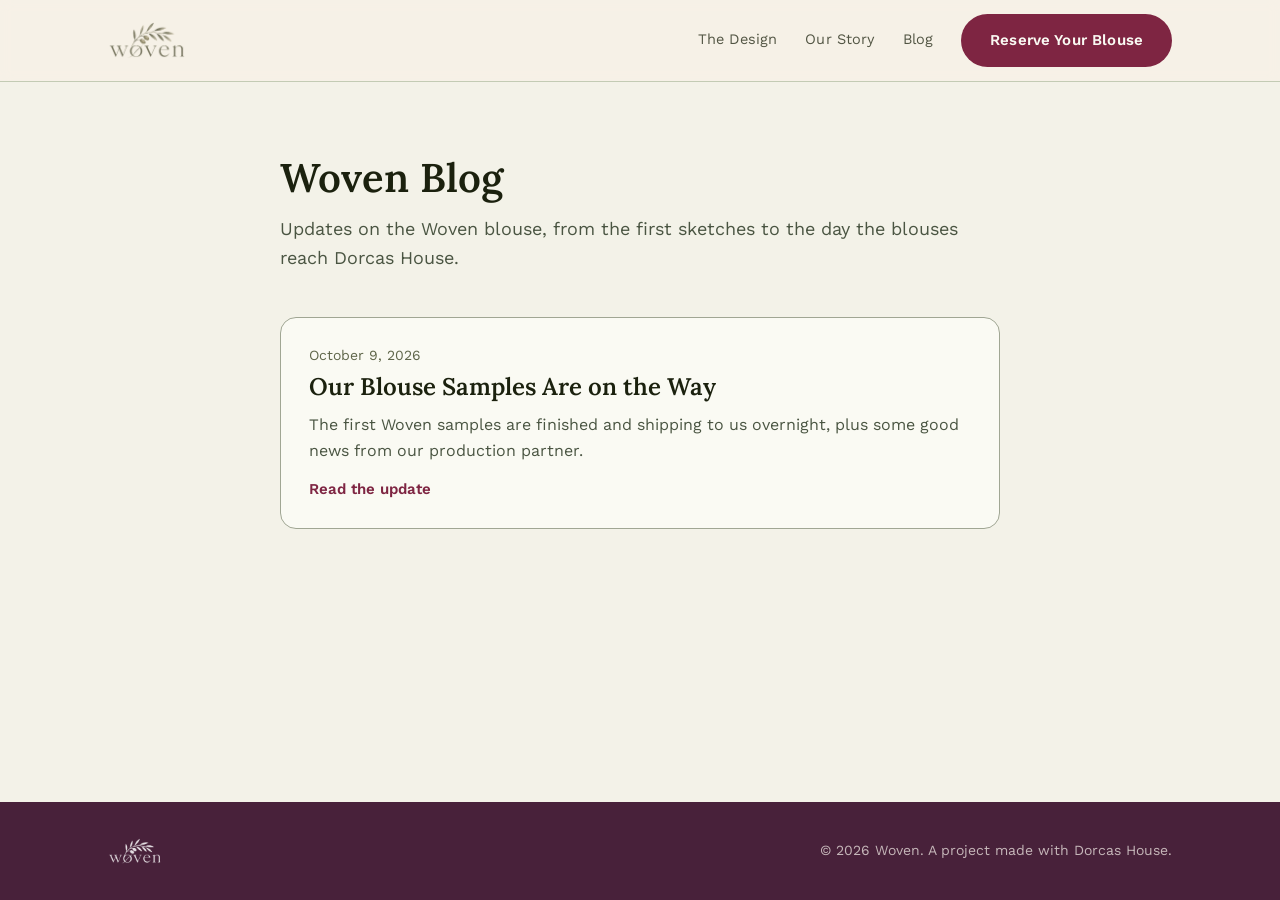
==== blog/index.html @ c032eb9a "Add a blog section with Sadie's first post on the samples The blog lives at /blog/ with one folder p" ====
<!DOCTYPE html>
<html lang="en">
<head>
<meta charset="UTF-8">
<meta name="viewport" content="width=device-width, initial-scale=1.0">
<title>Woven Blog</title>
<meta name="description" content="Updates on the Woven blouse project with Dorcas House.">
<link rel="preconnect" href="https://fonts.googleapis.com">
<link rel="preconnect" href="https://fonts.gstatic.com" crossorigin>
<link href="https://fonts.googleapis.com/css2?family=Lora:ital,wght@0,500;0,600;0,700;1,500&family=Work+Sans:wght@400;500;600;700&display=swap" rel="stylesheet">
<link rel="icon" href="../assets/woven-logo.png">
<link rel="stylesheet" href="blog.css">
</head>
<body>

<header>
  <div class="wrap">
    <a href="../" class="logo-mark"><img src="../assets/woven-logo.png" alt="Woven"></a>
    <nav class="primary">
      <a class="navlink" href="../#the-design">The Design</a>
      <a class="navlink" href="../#story">Our Story</a>
      <a class="navlink" href="../blog/">Blog</a>
      <a class="btn btn-clay" href="../#reserve">Reserve Your Blouse</a>
    </nav>
  </div>
</header>

<main>
  <div class="wrap">
    <div class="column">
      <h1 class="page-title">Woven Blog</h1>
      <p class="page-lede">Updates on the Woven blouse, from the first sketches to the day the blouses reach Dorcas House.</p>
      <ul class="post-list">
        <li>
          <a class="post-card" href="samples-on-the-way/">
            <span class="post-date">October 9, 2026</span>
            <h2>Our Blouse Samples Are on the Way</h2>
            <p>The first Woven samples are finished and shipping to us overnight, plus some good news from our production partner.</p>
            <span class="read-more">Read the update</span>
          </a>
        </li>
      </ul>
    </div>
  </div>
</main>

<footer>
  <div class="wrap">
    <a href="../"><img src="../assets/woven-logo.png" alt="Woven"></a>
    <span>&copy; 2026 Woven. A project made with Dorcas House.</span>
  </div>
</footer>

</body>
</html>
---- blog/blog.css ----
/* Shared styles for the blog pages. Tokens match index.html. */
:root{
  --flax:#F3F2E8;
  --flax-deep:#DADFCD;
  --plum:#48213A;
  --berry:#7E2542;
  --berry-dark:#5F1930;
  --sage-mid:#A0A693;
  --ink:#1B210E;
  --ink-soft:#4A5542;
  --ink-muted:#5F664A;
  --cream:#FAFAF3;
  --line:#C3CBB4;
  --maxw:1120px;
}
*{box-sizing:border-box;}
body{
  margin:0;
  background:var(--flax);
  color:var(--ink);
  font-family:'Work Sans',sans-serif;
  font-size:17px;
  line-height:1.65;
  -webkit-font-smoothing:antialiased;
  min-height:100vh;display:flex;flex-direction:column;
}
h1,h2,h3{font-family:'Lora',serif;font-weight:600;line-height:1.2;margin:0;color:var(--ink);}
a{color:inherit;}
img{max-width:100%;display:block;}
.wrap{max-width:var(--maxw);margin:0 auto;padding:0 28px;}
@media(max-width:640px){ .wrap{padding:0 16px;} }

header{
  position:sticky;top:0;z-index:50;
  background:rgba(247,241,230,0.92);
  backdrop-filter:blur(6px);
  border-bottom:1px solid var(--line);
}
header .wrap{display:flex;align-items:center;justify-content:space-between;padding-top:14px;padding-bottom:14px;}
header .logo-mark img{height:38px;width:auto;border-radius:6px;}
nav.primary{display:flex;align-items:center;gap:28px;}
nav.primary a.navlink{font-size:14.5px;letter-spacing:.01em;text-decoration:none;color:var(--ink);opacity:.75;}
nav.primary a.navlink:hover{opacity:1;}
@media(max-width:640px){ nav.primary a.navlink{display:none;} }

.btn{
  display:inline-block;font-family:'Work Sans',sans-serif;font-weight:600;font-size:15px;
  letter-spacing:.01em;padding:13px 28px;border-radius:100px;text-decoration:none;
  border:1px solid transparent;cursor:pointer;transition:background .15s ease;
}
.btn-clay{background:var(--berry);color:var(--cream);}
.btn-clay:hover{background:var(--berry-dark);}

main{padding:72px 0 88px;flex:1;}
@media(max-width:720px){ main{padding:48px 0 64px;} }
.column{max-width:720px;margin:0 auto;}

/* blog index */
.page-title{font-size:40px;}
@media(max-width:640px){ .page-title{font-size:31px;} }
.page-lede{margin:12px 0 0;font-size:18px;color:var(--ink-soft);}
.post-list{list-style:none;margin:44px 0 0;padding:0;display:grid;gap:20px;}
.post-card{
  display:block;text-decoration:none;background:var(--cream);
  border:1px solid var(--sage-mid);border-radius:16px;padding:26px 28px;
  transition:border-color .15s ease;
}
.post-card:hover{border-color:var(--berry);}
.post-card h2{font-size:24px;}
.post-card p{margin:10px 0 0;color:var(--ink-soft);font-size:16px;}
.post-date{display:block;font-size:14px;color:var(--ink-muted);margin-bottom:6px;}
.read-more{display:inline-block;margin-top:12px;font-weight:600;font-size:15px;color:var(--berry);}

/* single post */
.post-title{font-size:40px;}
@media(max-width:640px){ .post-title{font-size:31px;} }
.post-body{margin-top:28px;}
.post-body p{margin:0 0 18px;color:var(--ink-soft);}
.post-body h2{font-size:24px;margin:36px 0 10px;}
.sign-off{margin-top:28px;font-family:'Lora',serif;font-style:italic;font-size:19px;color:var(--plum);}
.back-link{display:inline-block;margin-top:44px;font-weight:600;font-size:15px;color:var(--berry);text-decoration:none;}
.back-link:hover{text-decoration:underline;}

.reserve-note{
  margin-top:44px;background:var(--flax-deep);border-radius:16px;padding:28px;
}
.reserve-note h2{font-size:22px;}
.reserve-note p{margin:8px 0 18px;color:var(--ink-soft);font-size:16px;}

footer{background:var(--plum);color:rgba(251,247,239,0.7);padding:36px 0;font-size:14px;}
footer .wrap{display:flex;justify-content:space-between;align-items:center;flex-wrap:wrap;gap:14px;}
footer img{height:26px;border-radius:6px;filter:brightness(0) invert(1) opacity(0.85);}
footer a{color:rgba(251,247,239,0.85);}
::selection{background:#BD5B2C;color:var(--cream);}
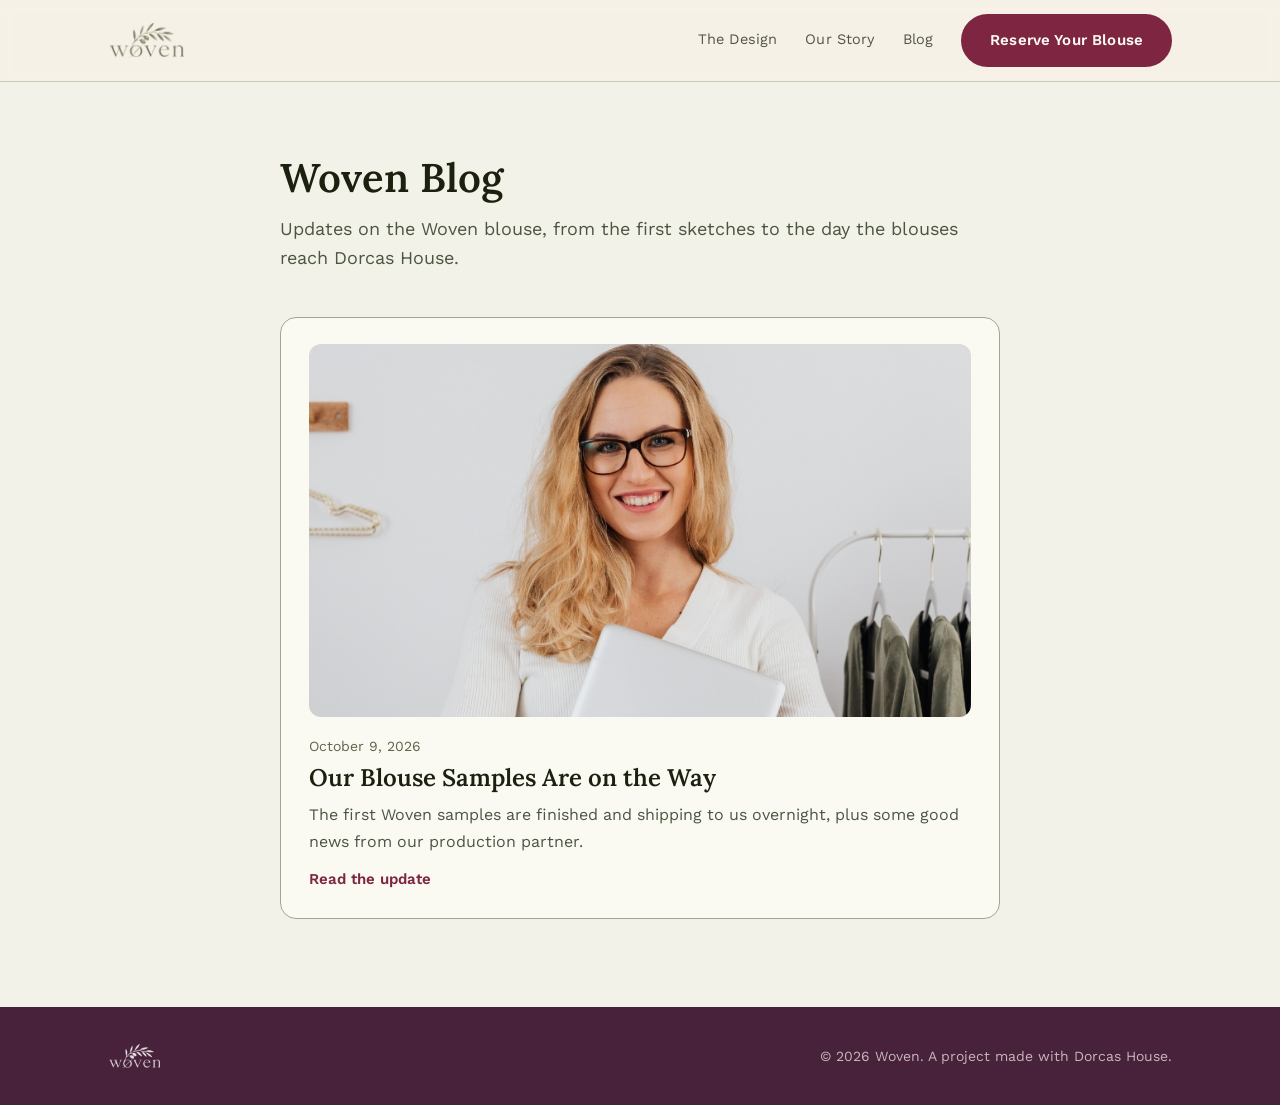
==== commit 7f14a37d: "Add stock photos and the Union Rescue Mission logo to the first blog post Two stock photos from the " ====
--- a/blog/index.html
+++ b/blog/index.html
@@ -33,6 +33,7 @@
       <ul class="post-list">
         <li>
           <a class="post-card" href="samples-on-the-way/">
+            <img class="post-thumb" src="../assets/blog-samples-header.jpg" alt="" width="800" height="800">
             <span class="post-date">October 9, 2026</span>
             <h2>Our Blouse Samples Are on the Way</h2>
             <p>The first Woven samples are finished and shipping to us overnight, plus some good news from our production partner.</p>
--- a/blog/blog.css
+++ b/blog/blog.css
@@ -72,6 +72,16 @@
 .read-more{display:inline-block;margin-top:12px;font-weight:600;font-size:15px;color:var(--berry);}
 
 /* single post */
+.post-photo{width:100%;height:auto;aspect-ratio:4/3;object-fit:cover;object-position:center 25%;border-radius:16px;margin:28px 0;}
+.post-title + .post-photo{margin:24px 0 0;}
+.partner-note{
+  display:flex;gap:22px;align-items:center;margin:8px 0 26px;
+  background:var(--cream);border:1px solid var(--sage-mid);border-radius:16px;padding:22px 24px;
+}
+.partner-note img{flex:none;width:69px;height:auto;}
+.post-body .partner-note h2{font-size:20px;margin:0 0 6px;}
+.post-body .partner-note p{margin:0;font-size:16px;}
+.post-thumb{width:100%;height:auto;aspect-ratio:16/9;object-fit:cover;object-position:center 25%;border-radius:12px;margin-bottom:18px;}
 .post-title{font-size:40px;}
 @media(max-width:640px){ .post-title{font-size:31px;} }
 .post-body{margin-top:28px;}
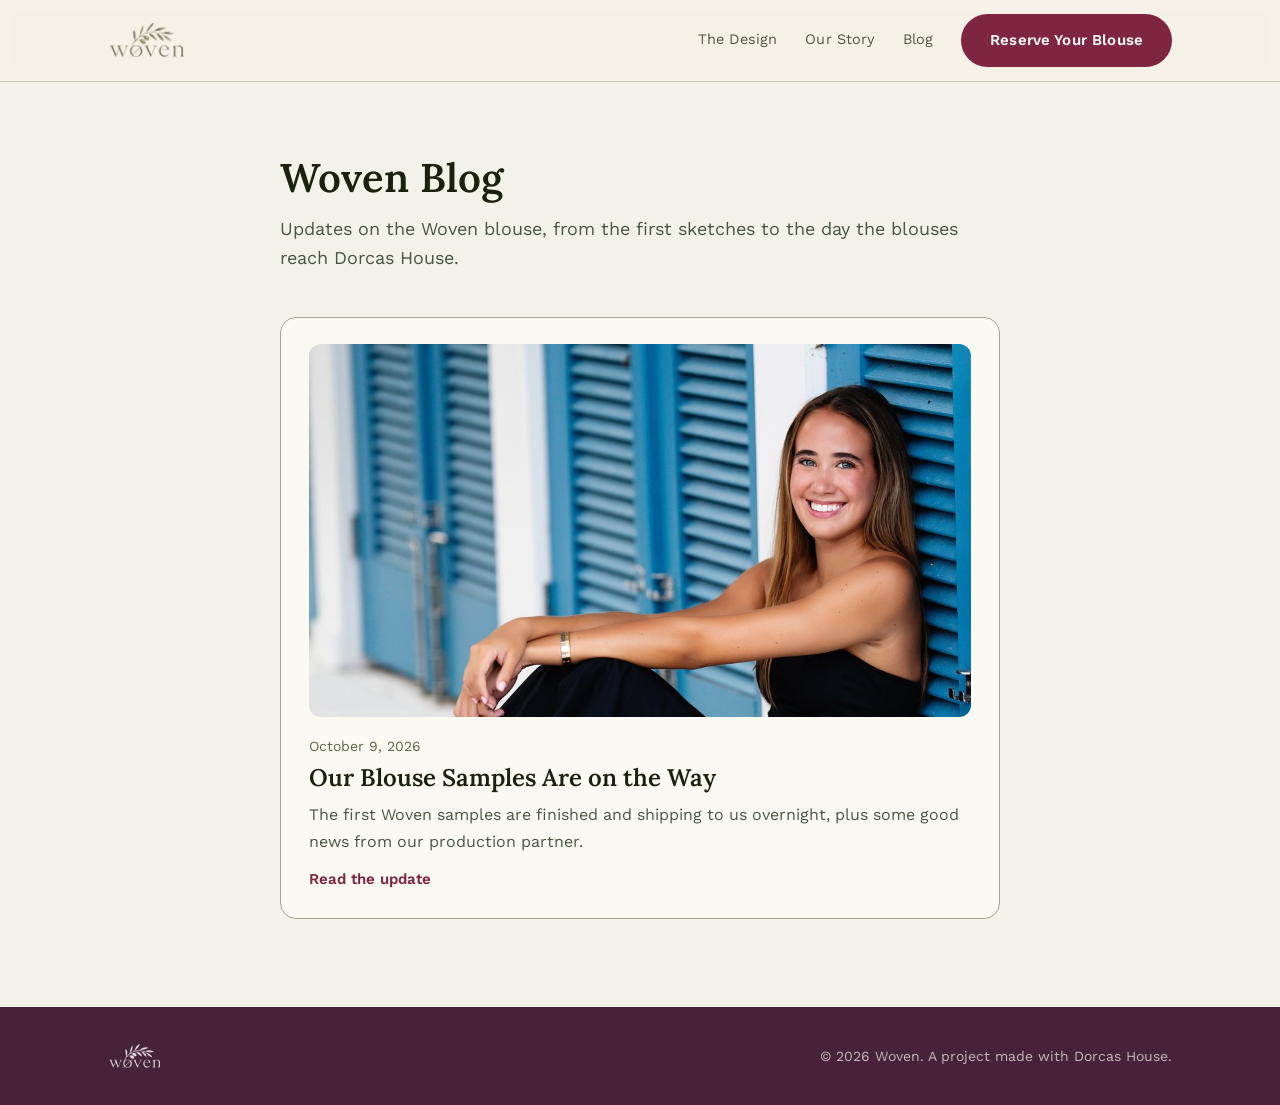
==== commit 2d565772: "Lead the first blog post with Sadie's portrait, captioned Woven Blouse Update Her portrait from the " ====
--- a/blog/index.html
+++ b/blog/index.html
@@ -33,7 +33,7 @@
       <ul class="post-list">
         <li>
           <a class="post-card" href="samples-on-the-way/">
-            <img class="post-thumb" src="../assets/blog-samples-header.jpg" alt="" width="800" height="800">
+            <img class="post-thumb post-thumb-sadie" src="../assets/sadie-janes-portrait.jpg" alt="" width="1000" height="1250">
             <span class="post-date">October 9, 2026</span>
             <h2>Our Blouse Samples Are on the Way</h2>
             <p>The first Woven samples are finished and shipping to us overnight, plus some good news from our production partner.</p>
--- a/blog/blog.css
+++ b/blog/blog.css
@@ -73,7 +73,15 @@
 
 /* single post */
 .post-photo{width:100%;height:auto;aspect-ratio:4/3;object-fit:cover;object-position:center 25%;border-radius:16px;margin:28px 0;}
-.post-title + .post-photo{margin:24px 0 0;}
+.post-banner{position:relative;margin:0 0 28px;border-radius:16px;overflow:hidden;}
+.post-banner img{width:100%;height:auto;aspect-ratio:4/3;object-fit:cover;object-position:70% 28%;}
+.post-banner figcaption{
+  position:absolute;left:0;right:0;bottom:0;
+  padding:72px 28px 24px;
+  background:linear-gradient(to top, rgba(72,33,58,0.92) 0%, rgba(72,33,58,0.75) 45%, rgba(72,33,58,0) 100%);
+  font-family:'Lora',serif;font-weight:600;font-size:30px;line-height:1.2;color:var(--cream);
+}
+@media(max-width:640px){ .post-banner figcaption{font-size:22px;padding:56px 18px 16px;} }
 .partner-note{
   display:flex;gap:22px;align-items:center;margin:8px 0 26px;
   background:var(--cream);border:1px solid var(--sage-mid);border-radius:16px;padding:22px 24px;
@@ -81,6 +89,7 @@
 .partner-note img{flex:none;width:69px;height:auto;}
 .post-body .partner-note h2{font-size:20px;margin:0 0 6px;}
 .post-body .partner-note p{margin:0;font-size:16px;}
+.post-thumb.post-thumb-sadie{object-position:70% 30%;}
 .post-thumb{width:100%;height:auto;aspect-ratio:16/9;object-fit:cover;object-position:center 25%;border-radius:12px;margin-bottom:18px;}
 .post-title{font-size:40px;}
 @media(max-width:640px){ .post-title{font-size:31px;} }
@@ -101,4 +110,4 @@
 footer .wrap{display:flex;justify-content:space-between;align-items:center;flex-wrap:wrap;gap:14px;}
 footer img{height:26px;border-radius:6px;filter:brightness(0) invert(1) opacity(0.85);}
 footer a{color:rgba(251,247,239,0.85);}
-::selection{background:#BD5B2C;color:var(--cream);}
+::selection{background:var(--berry);color:var(--cream);}
